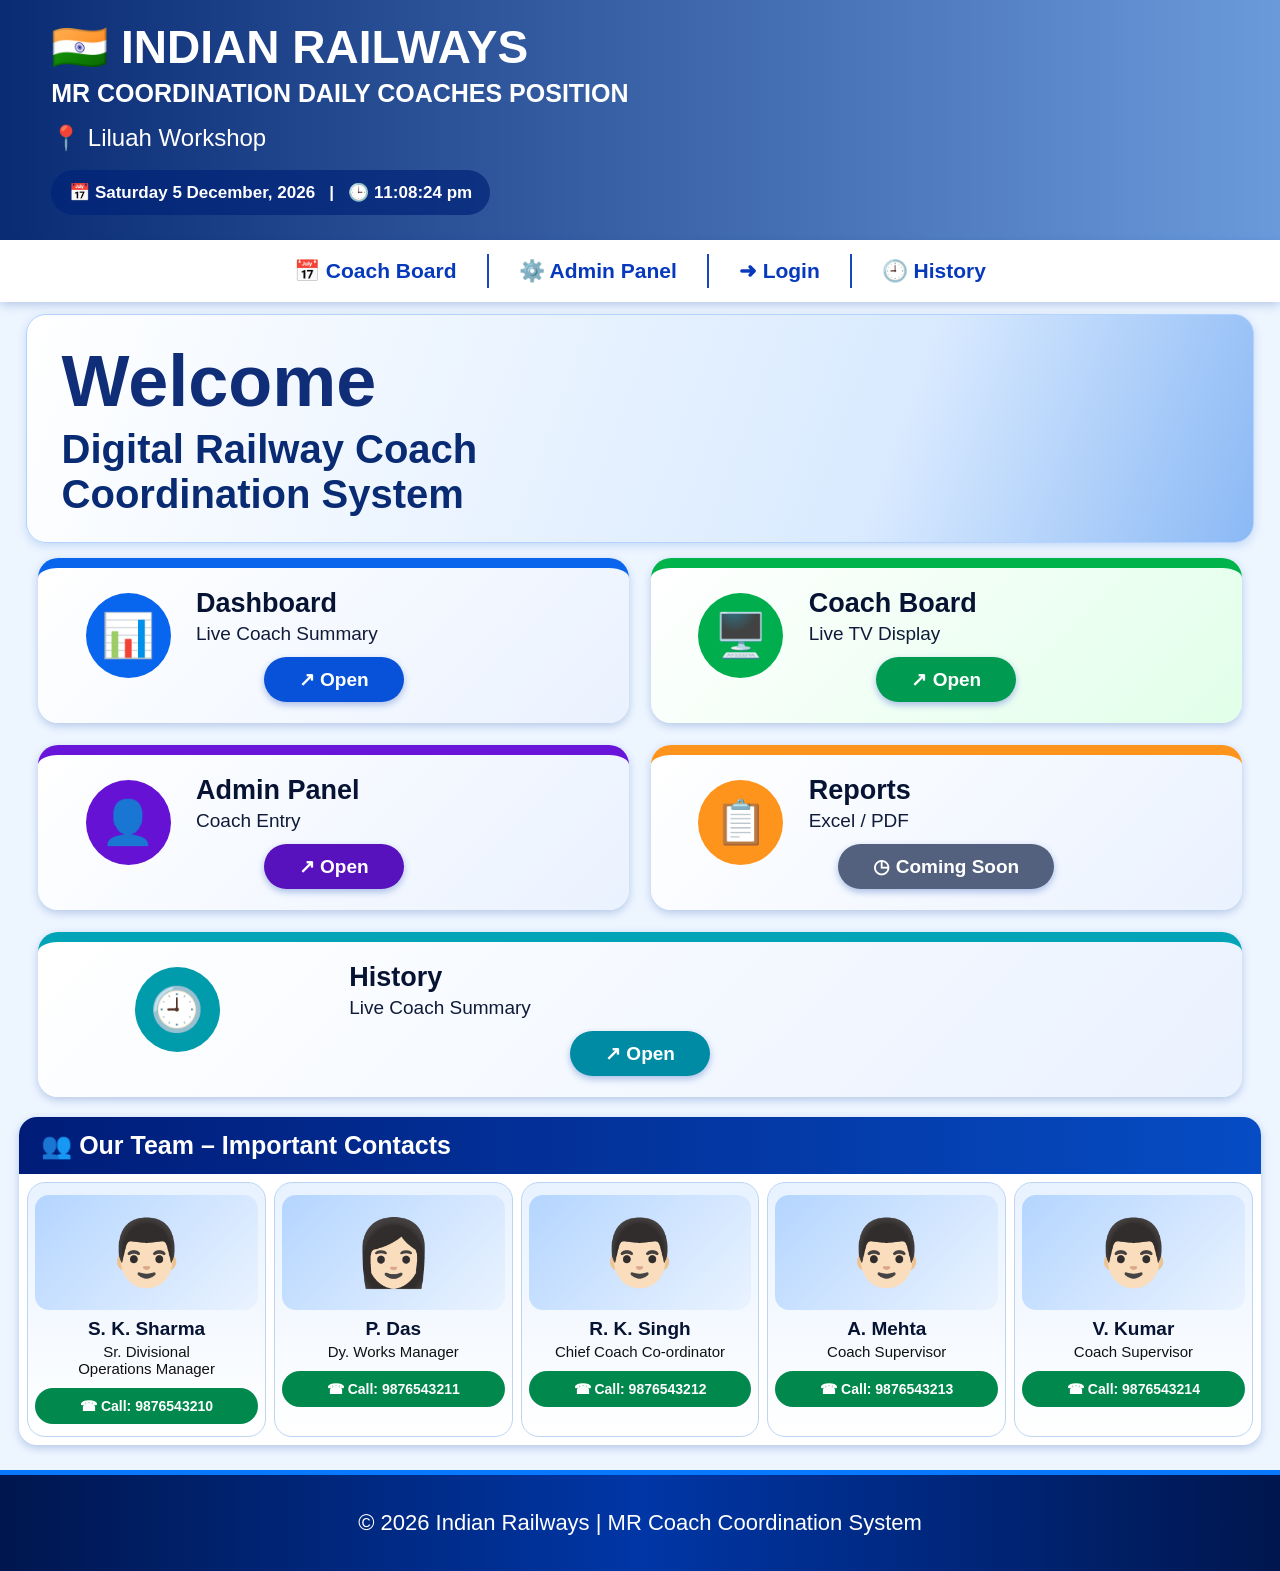
==== index.html @ baef25de "Update index.html" ====
<!DOCTYPE html>

<html lang="en">

<head>

<meta charset="UTF-8">

<meta name="viewport" content="width=device-width, initial-scale=1.0">

<title>MR COORDINATION DAILY COACHES POSITION</title>

<style>

* {

    margin: 0;

    padding: 0;

    box-sizing: border-box;

}

body {

    font-family: Arial, sans-serif;

    background: #edf5ff;

    color: #071b55;

}

/* HEADER */

.header {

    min-height: 240px;

    padding: 20px 4%;

    color: white;

    background:

    linear-gradient(90deg, rgba(0,35,110,.96),

    rgba(0,80,190,.55)),

    url("https://images.unsplash.com/photo-1474487548417-781cb71495f3")

    center/cover;

    position: relative;

}

.header h1 {

    font-size: clamp(25px, 4vw, 46px);

    font-weight: 900;

}

.header h2 {

    font-size: clamp(16px, 2.5vw, 25px);

    margin-top: 5px;

}

.header p {

    font-size: 24px;

    margin-top: 16px;

}

#dateTime {

    display: inline-block;

    margin-top: 18px;

    padding: 12px 18px;

    background: rgba(0,35,120,.7);

    border-radius: 30px;

    font-size: 17px;

    font-weight: bold;

}

/* NAVIGATION */

nav {

    display: flex;

    justify-content: center;

    align-items: center;

    flex-wrap: wrap;

    background: #fff;

    padding: 14px 5px;

    box-shadow: 0 3px 10px #b7c9e8;

    gap: 0;

}

nav a {

    text-decoration: none;

    color: #0739bd;

    font-size: 21px;

    font-weight: bold;

    padding: 5px 30px;

    border-right: 2px solid #1747bd;

}

nav a:last-child {

    border-right: none;

}

nav a:hover {

    color: #009b54;

}

/* WELCOME */

.welcome {

    margin: 12px 2%;

    min-height: 210px;

    padding: 25px 35px;

    border: 1px solid #b3d2ff;

    border-radius: 20px;

    background:

    linear-gradient(110deg, #ffffff,

    #d9eaff 70%, #8bb9f5);

    box-shadow: 0 3px 10px #c5d9f5;

}

.welcome h2 {

    font-size: clamp(40px, 7vw, 72px);

    color: #102d78;

    font-weight: 900;

}

.welcome p {

    font-size: clamp(23px, 4vw, 40px);

    font-weight: bold;

    margin-top: 5px;

    color: #092b73;

}

/* MENU */

.menu {

    display: grid;

    grid-template-columns: repeat(2, 1fr);

    gap: 22px;

    margin: 15px 3%;

}

.card {

    min-height: 165px;

    border-radius: 20px;

    padding: 20px;

    background: linear-gradient(135deg,#fff,#eaf2ff);

    box-shadow: 0 3px 8px #b6c9e8;

    border-top: 10px solid #0965ec;

    position: relative;

    overflow: hidden;

}

.card:nth-child(2) {

    border-top-color: #00b44b;

    background: linear-gradient(135deg,#fff,#e1ffe9);

}

.card:nth-child(3) {

    border-top-color: #6815d9;

}

.card:nth-child(4) {

    border-top-color: #ff941d;

}

.card:nth-child(5) {

    border-top-color: #00a4b6;

    grid-column: 1 / -1;

}

.card h3 {

    font-size: 27px;

    color: #071332;

    margin-left: 25%;

}

.card p {

    font-size: 19px;

    color: #101b39;

    margin-left: 25%;

    margin-top: 4px;

}

.card button {

    display: block;

    margin: 12px auto 0;

    padding: 11px 35px;

    border: none;

    border-radius: 30px;

    background: #0752d8;

    color: white;

    font-size: 19px;

    font-weight: bold;

    cursor: pointer;

    box-shadow: 0 3px 7px #a8bde5;

}

.card:nth-child(2) button {

    background: #009b50;

}

.card:nth-child(3) button {

    background: #5812bd;

}

.card:nth-child(4) button {

    background: #53617e;

}

.card:nth-child(5) button {

    background: #008ba4;

}

.card button:hover {

    transform: scale(1.04);

}

.card a {

    text-decoration: none;

}

/* CARD ICON */

.card::before {

    content: "📊";

    position: absolute;

    left: 8%;

    top: 25px;

    width: 85px;

    height: 85px;

    border-radius: 50%;

    background: #0865ed;

    display: flex;

    align-items: center;

    justify-content: center;

    font-size: 43px;

    text-align: center;

    line-height: 85px;

}

.card:nth-child(2)::before {

    content: "🖥️";

    background: #00ae4d;

}

.card:nth-child(3)::before {

    content: "👤";

    background: #6512d4;

}

.card:nth-child(4)::before {

    content: "📋";

    background: #ff941d;

}

.card:nth-child(5)::before {

    content: "🕘";

    background: #009cac;

}

/* TEAM */

.team {

    margin: 20px 1.5%;

    background: white;

    border-radius: 18px;

    overflow: hidden;

    box-shadow: 0 3px 9px #b5c9e8;

}

.team-title {

    background: linear-gradient(90deg,#001c78,#064cc4);

    color: white;

    padding: 14px 22px;

    font-size: 25px;

    font-weight: bold;

}

.team-list {

    display: grid;

    grid-template-columns: repeat(5,1fr);

    gap: 8px;

    padding: 8px;

}

.person {

    text-align: center;

    padding: 12px 7px;

    border: 1px solid #bdd4f5;

    border-radius: 18px;

    background: linear-gradient(#e8f2ff,#fff);

}

.person-photo {

    height: 115px;

    border-radius: 14px;

    background: linear-gradient(135deg,#b4d5ff,#eaf3ff);

    display: flex;

    align-items: center;

    justify-content: center;

    font-size: 65px;

    margin-bottom: 8px;

}

.person h3 {

    font-size: 19px;

    color: #071332;

}

.person p {

    font-size: 15px;

    margin: 3px 0;

    color: #111;

}

.person button {

    width: 100%;

    padding: 10px 3px;

    margin-top: 8px;

    background: #00884d;

    color: white;

    border: none;

    border-radius: 20px;

    font-weight: bold;

    font-size: 14px;

    cursor: pointer;

}

/* FOOTER */

footer {

    margin-top: 25px;

    padding: 35px 10px;

    text-align: center;

    color: white;

    font-size: 22px;

    background: linear-gradient(90deg,#00164e,#0036a6,#00164e);

    border-top: 5px solid #0878ff;

}

/* MOBILE */

@media(max-width:700px) {

    .header {

        min-height: 190px;

        padding: 18px;

    }

    .header p {

        font-size: 19px;

    }

    #dateTime {

        font-size: 13px;

        padding: 10px;

    }

    nav a {

        font-size: 14px;

        padding: 8px 10px;

    }

    .welcome {

        min-height: 150px;

        padding: 20px;

    }

    .menu {

        grid-template-columns: 1fr;

        gap: 14px;

    }

    .card {

        min-height: 145px;

    }

    .card:nth-child(5) {

        grid-column: auto;

    }

    .card h3 {

        font-size: 22px;

    }

    .card p {

        font-size: 16px;

    }

    .card::before {

        width: 65px;

        height: 65px;

        font-size: 32px;

        line-height: 65px;

    }

    .team-list {

        grid-template-columns: repeat(2,1fr);

    }

    .person-photo {

        height: 100px;

    }

    .team-title {

        font-size: 18px;

    }

    footer {

        font-size: 15px;

    }

}

</style>

</head>

<body>

<!-- HEADER -->

<header class="header">

    <h1>🇮🇳 INDIAN RAILWAYS</h1>

    <h2>MR COORDINATION DAILY COACHES POSITION</h2>

    <p>📍 Liluah Workshop</p>

    <div id="dateTime"></div>

</header>

<!-- NAVIGATION -->

<nav>

    <a href="board.html">📅 Coach Board</a>

    <a href="admin.html">⚙️ Admin Panel</a>

    <a href="login.html">➜ Login</a>

    <a href="history.html">🕘 History</a>

</nav>

<!-- WELCOME -->

<section class="welcome">

    <h2>Welcome</h2>

    <p>

        Digital Railway Coach<br>

        Coordination System

    </p>

</section>

<!-- MENU -->

<section class="menu">

    <div class="card">

        <h3>Dashboard</h3>

        <p>Live Coach Summary</p>

        <a href="dashboard.html">

            <button>↗ Open</button>

        </a>

    </div>

    <div class="card">

        <h3>Coach Board</h3>

        <p>Live TV Display</p>

        <a href="board.html">

            <button>↗ Open</button>

        </a>

    </div>

    <div class="card">

        <h3>Admin Panel</h3>

        <p>Coach Entry</p>

        <a href="admin.html">

            <button>↗ Open</button>

        </a>

    </div>

    <div class="card">

        <h3>Reports</h3>

        <p>Excel / PDF</p>

        <button disabled>◷ Coming Soon</button>

    </div>

    <div class="card">

        <h3>History</h3>

        <p>Live Coach Summary</p>

        <a href="history.html">

            <button>↗ Open</button>

        </a>

    </div>

</section>

<!-- TEAM -->

<section class="team">

    <div class="team-title">

        👥 Our Team – Important Contacts

    </div>

    <div class="team-list">

        <div class="person">

            <div class="person-photo">👨🏻</div>

            <h3>S. K. Sharma</h3>

            <p>Sr. Divisional<br>Operations Manager</p>

            <a href="tel:9876543210">

                <button>☎ Call: 9876543210</button>

            </a>

        </div>

        <div class="person">

            <div class="person-photo">👩🏻</div>

            <h3>P. Das</h3>

            <p>Dy. Works Manager</p>

            <a href="tel:9876543211">

                <button>☎ Call: 9876543211</button>

            </a>

        </div>

        <div class="person">

            <div class="person-photo">👨🏻</div>

            <h3>R. K. Singh</h3>

            <p>Chief Coach Co-ordinator</p>

            <a href="tel:9876543212">

                <button>☎ Call: 9876543212</button>

            </a>

        </div>

        <div class="person">

            <div class="person-photo">👨🏻</div>

            <h3>A. Mehta</h3>

            <p>Coach Supervisor</p>

            <a href="tel:9876543213">

                <button>☎ Call: 9876543213</button>

            </a>

        </div>

        <div class="person">

            <div class="person-photo">👨🏻</div>

            <h3>V. Kumar</h3>

            <p>Coach Supervisor</p>

            <a href="tel:9876543214">

                <button>☎ Call: 9876543214</button>

            </a>

        </div>

    </div>

</section>

<!-- FOOTER -->

<footer>

    © 2026 Indian Railways |

    MR Coach Coordination System

</footer>

<!-- DATE TIME -->

<script>

function updateDateTime() {

    const now = new Date();

    const date = now.toLocaleDateString(

        'en-IN',

        {

            weekday: 'long',

            day: 'numeric',

            month: 'long',

            year: 'numeric'

        }

    );

    const time = now.toLocaleTimeString(

        'en-IN',

        {

            hour: '2-digit',

            minute: '2-digit',

            second: '2-digit',

            hour12: true

        }

    );

    document.getElementById("dateTime").innerHTML =

        "📅 " + date + " &nbsp; | &nbsp; 🕒 " + time;

}

updateDateTime();

setInterval(updateDateTime, 1000);

</script>

</body>

</html>
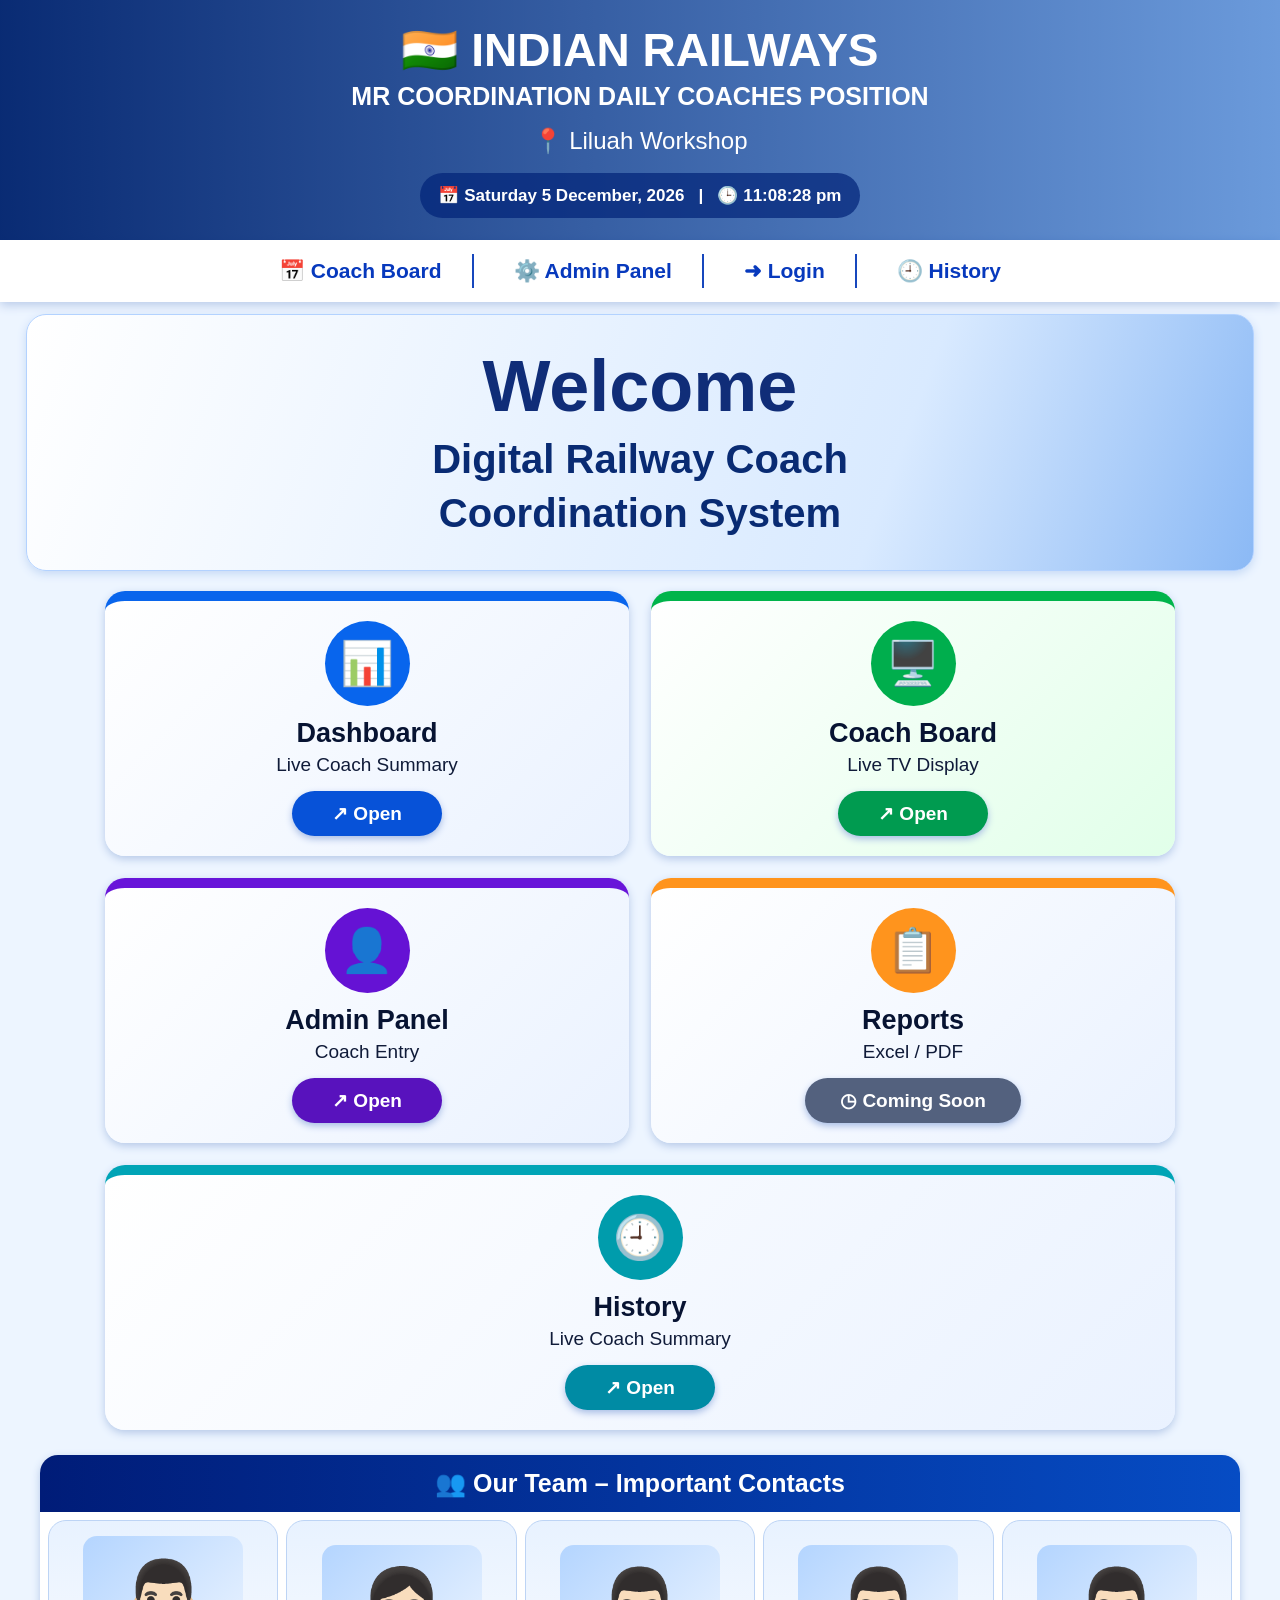
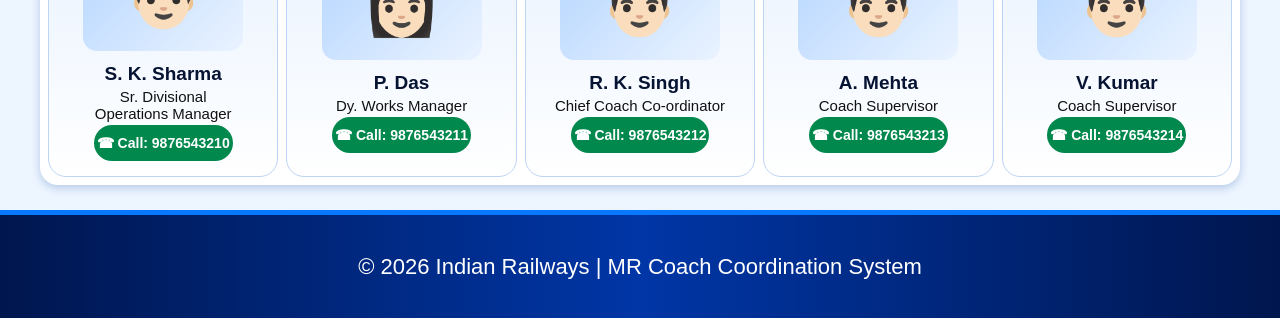
==== commit 8c0ef103: "Update index.html" ====
--- a/index.html
+++ b/index.html
@@ -658,6 +658,208 @@
 
 }
 
+/* =====================================
+   PREMIUM CENTER DESIGN
+   MR COORDINATION HOMEPAGE
+===================================== */
+
+/* HEADER CENTER */
+
+.header {
+    text-align: center;
+    display: flex;
+    flex-direction: column;
+    align-items: center;
+    justify-content: center;
+}
+
+.header h1,
+.header h2,
+.header p {
+    text-align: center;
+}
+
+/* NAVIGATION CENTER */
+
+nav {
+    justify-content: center;
+    align-items: center;
+    text-align: center;
+    gap: 10px;
+}
+
+nav a {
+    text-align: center;
+}
+
+/* WELCOME CENTER */
+
+.welcome {
+    display: flex;
+    flex-direction: column;
+    justify-content: center;
+    align-items: center;
+    text-align: center;
+    padding: 30px 15px;
+}
+
+.welcome h2 {
+    text-align: center;
+}
+
+.welcome p {
+    text-align: center;
+    line-height: 1.35;
+}
+
+/* MENU CARDS CENTER */
+
+.menu {
+    max-width: 1100px;
+    margin: 20px auto;
+    padding: 0 15px;
+    justify-content: center;
+}
+
+.card {
+    display: flex;
+    flex-direction: column;
+    justify-content: center;
+    align-items: center;
+    text-align: center;
+    min-height: 220px;
+    padding: 20px;
+    transition: 0.3s ease;
+}
+
+.card:hover {
+    transform: translateY(-5px);
+    box-shadow: 0 8px 20px #a9c4ec;
+}
+
+.card::before {
+    position: static;
+    display: block;
+    flex-shrink: 0;
+    margin: 0 auto 12px;
+}
+
+.card h3,
+.card p {
+    margin: 0;
+    text-align: center;
+}
+
+.card p {
+    margin-top: 5px;
+}
+
+.card button {
+    margin: 15px auto 0;
+    min-width: 150px;
+}
+
+/* HISTORY CARD CENTER */
+
+.card:nth-child(5) {
+    grid-column: 1 / -1;
+}
+
+/* TEAM SECTION CENTER */
+
+.team {
+    max-width: 1200px;
+    margin: 25px auto;
+}
+
+.team-title {
+    text-align: center;
+}
+
+.team-list {
+    justify-content: center;
+    align-items: stretch;
+}
+
+.person {
+    display: flex;
+    flex-direction: column;
+    justify-content: center;
+    align-items: center;
+    text-align: center;
+    padding: 15px 8px;
+}
+
+.person-photo {
+    width: 100%;
+    max-width: 160px;
+    margin: 0 auto 12px;
+}
+
+.person h3,
+.person p {
+    text-align: center;
+}
+
+.person button {
+    margin-top: auto;
+}
+
+/* FOOTER CENTER */
+
+footer {
+    display: flex;
+    justify-content: center;
+    align-items: center;
+    text-align: center;
+    line-height: 1.5;
+}
+
+/* MOBILE CENTER */
+
+@media(max-width:700px) {
+
+    .header {
+        text-align: center;
+    }
+
+    nav {
+        gap: 5px;
+    }
+
+    nav a {
+        padding: 8px;
+        border: none;
+        font-size: 14px;
+    }
+
+    .menu {
+        grid-template-columns: 1fr;
+        padding: 0 12px;
+    }
+
+    .card {
+        min-height: 190px;
+    }
+
+    .card:nth-child(5) {
+        grid-column: auto;
+    }
+
+    .team-list {
+        grid-template-columns: repeat(2,1fr);
+    }
+
+    .person {
+        min-width: 0;
+    }
+
+    .person button {
+        font-size: 12px;
+    }
+}
+
+
 </style>
 
 </head>
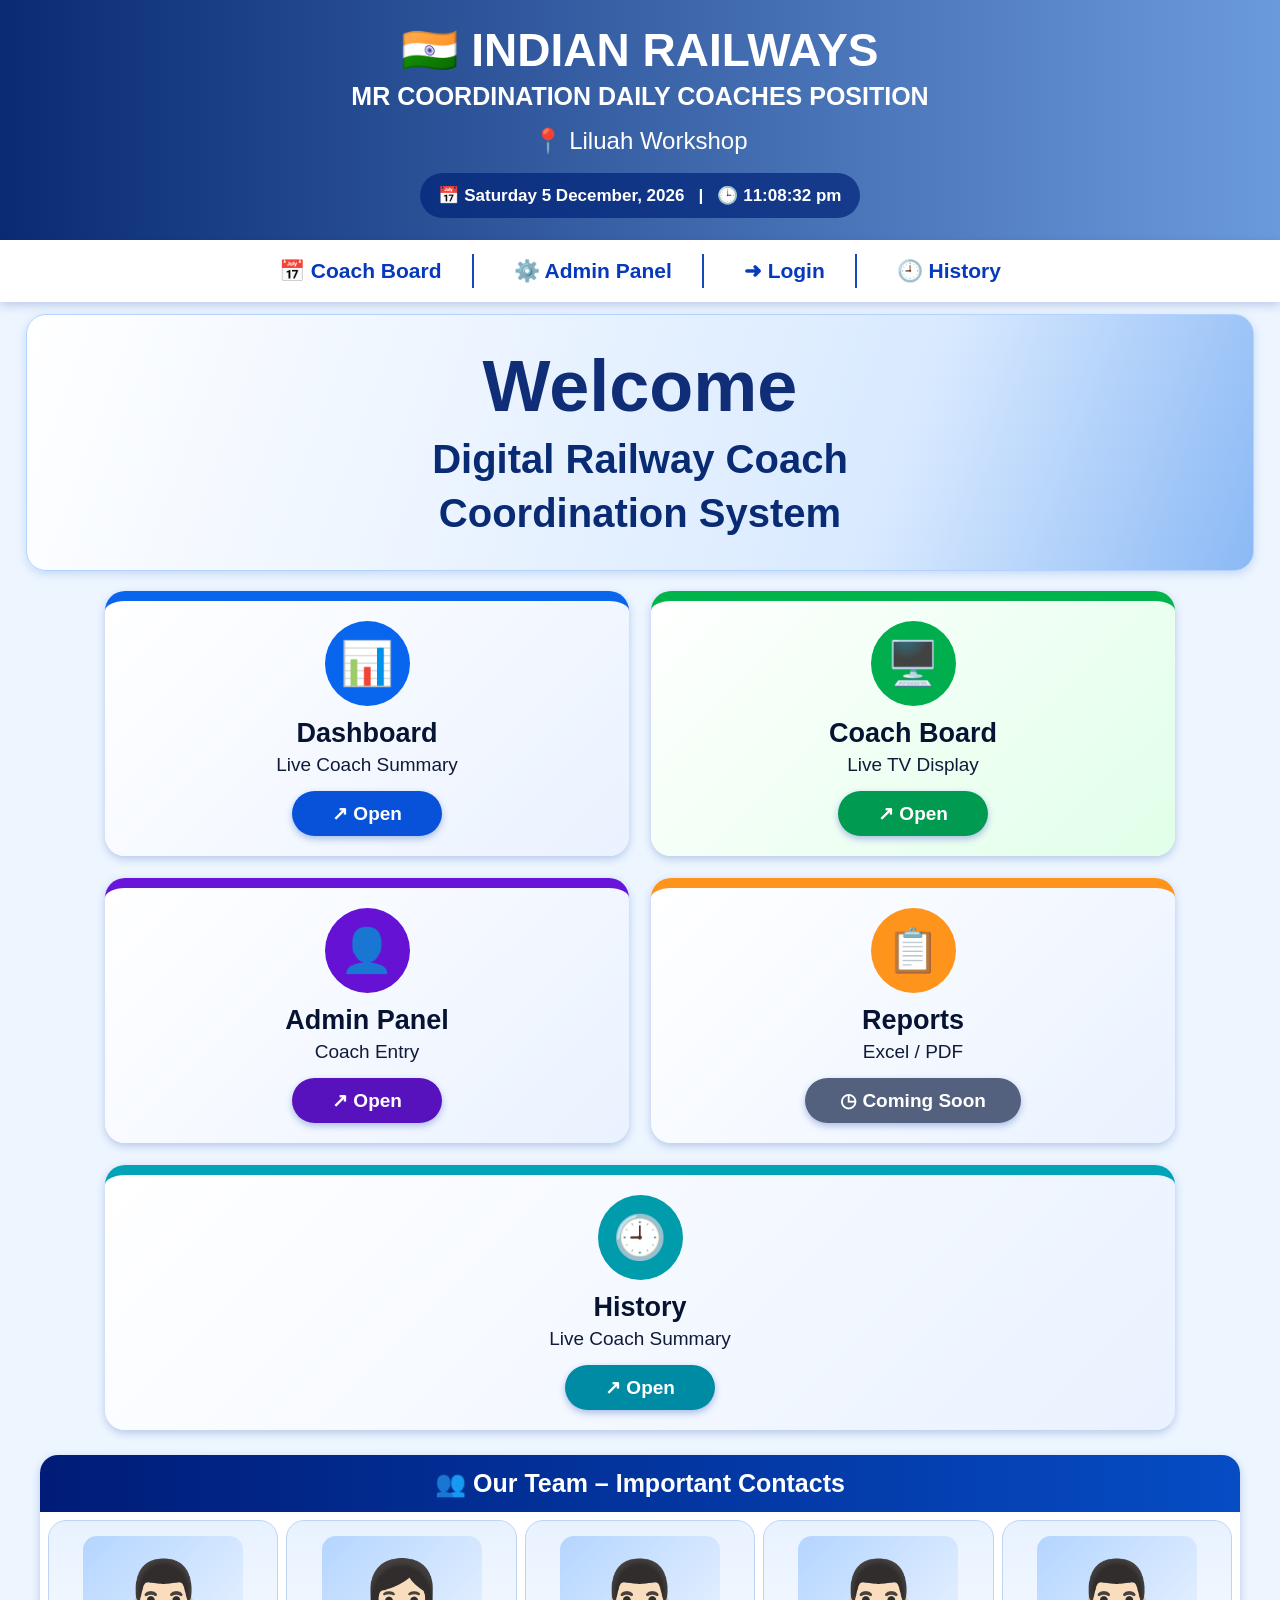
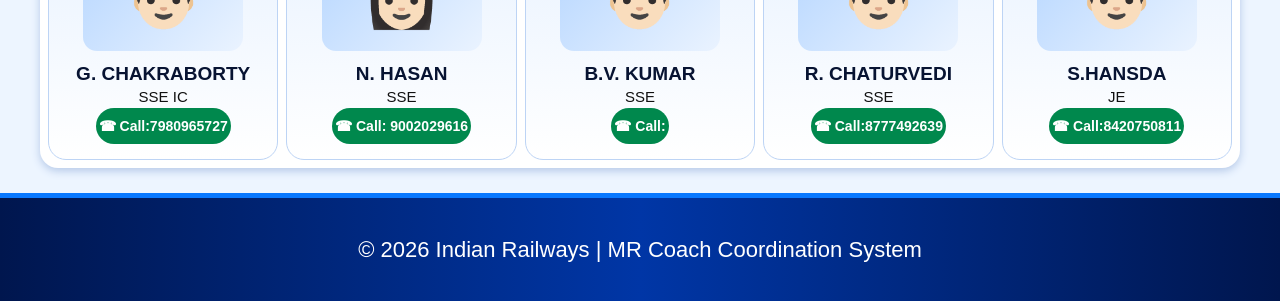
==== commit 54df27b6: "Update index.html" ====
--- a/index.html
+++ b/index.html
@@ -998,13 +998,13 @@
 
             <div class="person-photo">👨🏻</div>
 
-            <h3>S. K. Sharma</h3>
-
-            <p>Sr. Divisional<br>Operations Manager</p>
-
-            <a href="tel:9876543210">
-
-                <button>☎ Call: 9876543210</button>
+            <h3>G. CHAKRABORTY</h3>
+
+            <p>SSE IC</p>
+
+            <a href="tel:7980965727">
+
+                <button>☎ Call:7980965727 </button>
 
             </a>
 
@@ -1014,13 +1014,13 @@
 
             <div class="person-photo">👩🏻</div>
 
-            <h3>P. Das</h3>
-
-            <p>Dy. Works Manager</p>
-
-            <a href="tel:9876543211">
-
-                <button>☎ Call: 9876543211</button>
+            <h3>N. HASAN</h3>
+
+            <p>SSE</p>
+
+            <a href="tel:9002029616">
+
+                <button>☎ Call: 9002029616 </button>
 
             </a>
 
@@ -1030,13 +1030,13 @@
 
             <div class="person-photo">👨🏻</div>
 
-            <h3>R. K. Singh</h3>
-
-            <p>Chief Coach Co-ordinator</p>
-
-            <a href="tel:9876543212">
-
-                <button>☎ Call: 9876543212</button>
+            <h3>B.V. KUMAR</h3>
+
+            <p>SSE</p>
+
+            <a href="tel:">
+
+                <button>☎ Call: </button>
 
             </a>
 
@@ -1046,13 +1046,13 @@
 
             <div class="person-photo">👨🏻</div>
 
-            <h3>A. Mehta</h3>
-
-            <p>Coach Supervisor</p>
-
-            <a href="tel:9876543213">
-
-                <button>☎ Call: 9876543213</button>
+            <h3>R. CHATURVEDI</h3>
+
+            <p>SSE</p>
+
+            <a href="tel:8777492639">
+
+                <button>☎ Call:8777492639</button>
 
             </a>
 
@@ -1062,13 +1062,13 @@
 
             <div class="person-photo">👨🏻</div>
 
-            <h3>V. Kumar</h3>
-
-            <p>Coach Supervisor</p>
-
-            <a href="tel:9876543214">
-
-                <button>☎ Call: 9876543214</button>
+            <h3>S.HANSDA</h3>
+
+            <p>JE</p>
+
+            <a href="tel:8420750811">
+
+                <button>☎ Call:8420750811</button>
 
             </a>
 
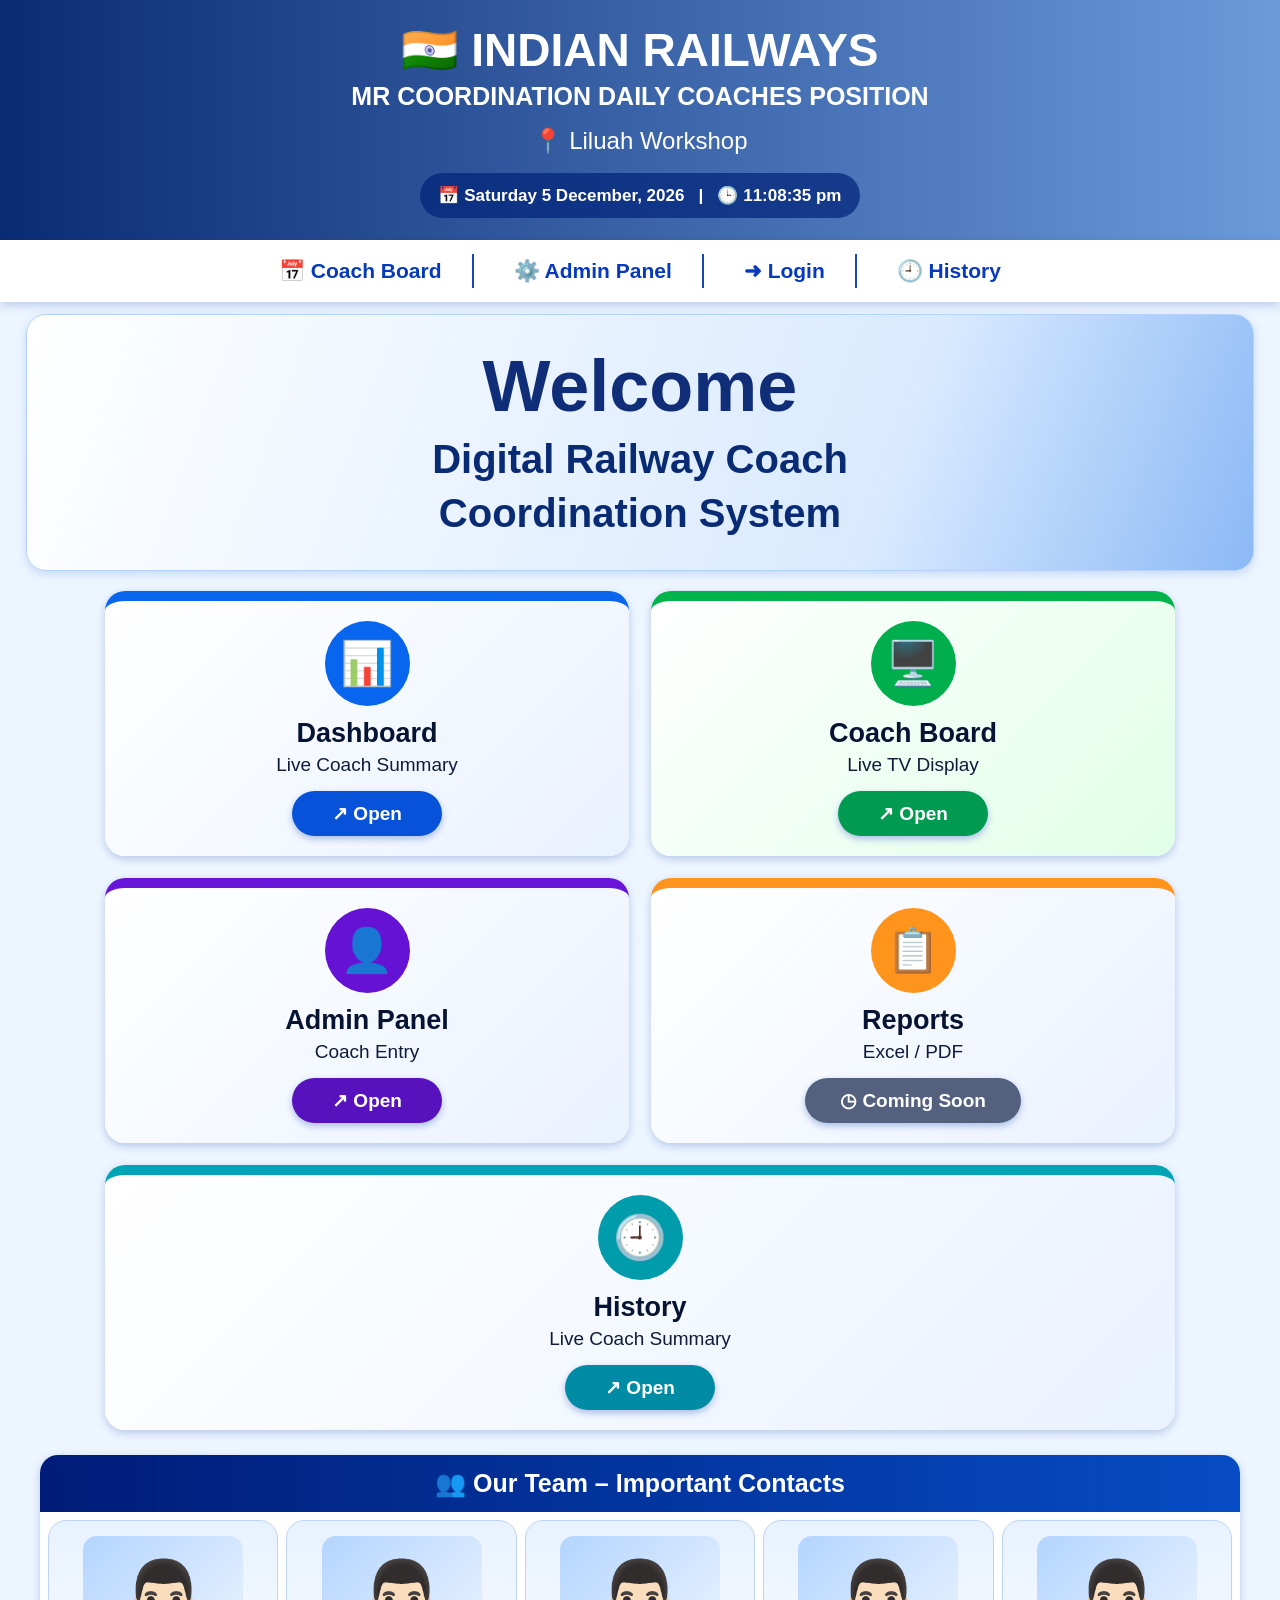
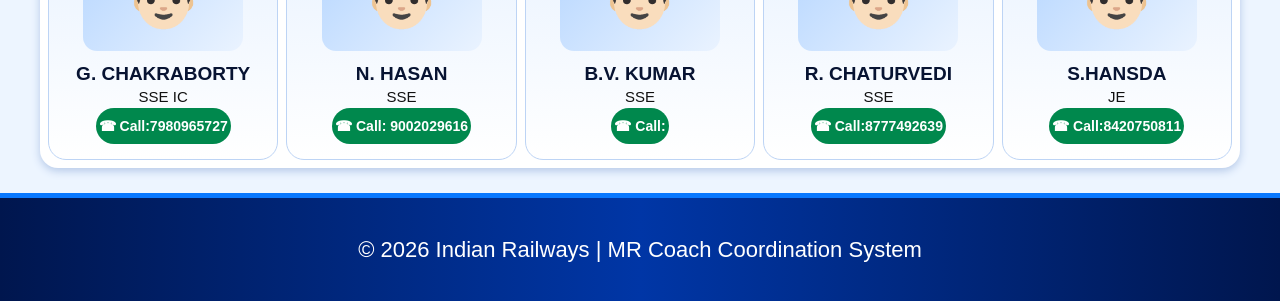
==== commit 6034293a: "Update index.html" ====
--- a/index.html
+++ b/index.html
@@ -1012,7 +1012,7 @@
 
         <div class="person">
 
-            <div class="person-photo">👩🏻</div>
+            <div class="person-photo">👨🏻</div>
 
             <h3>N. HASAN</h3>
 
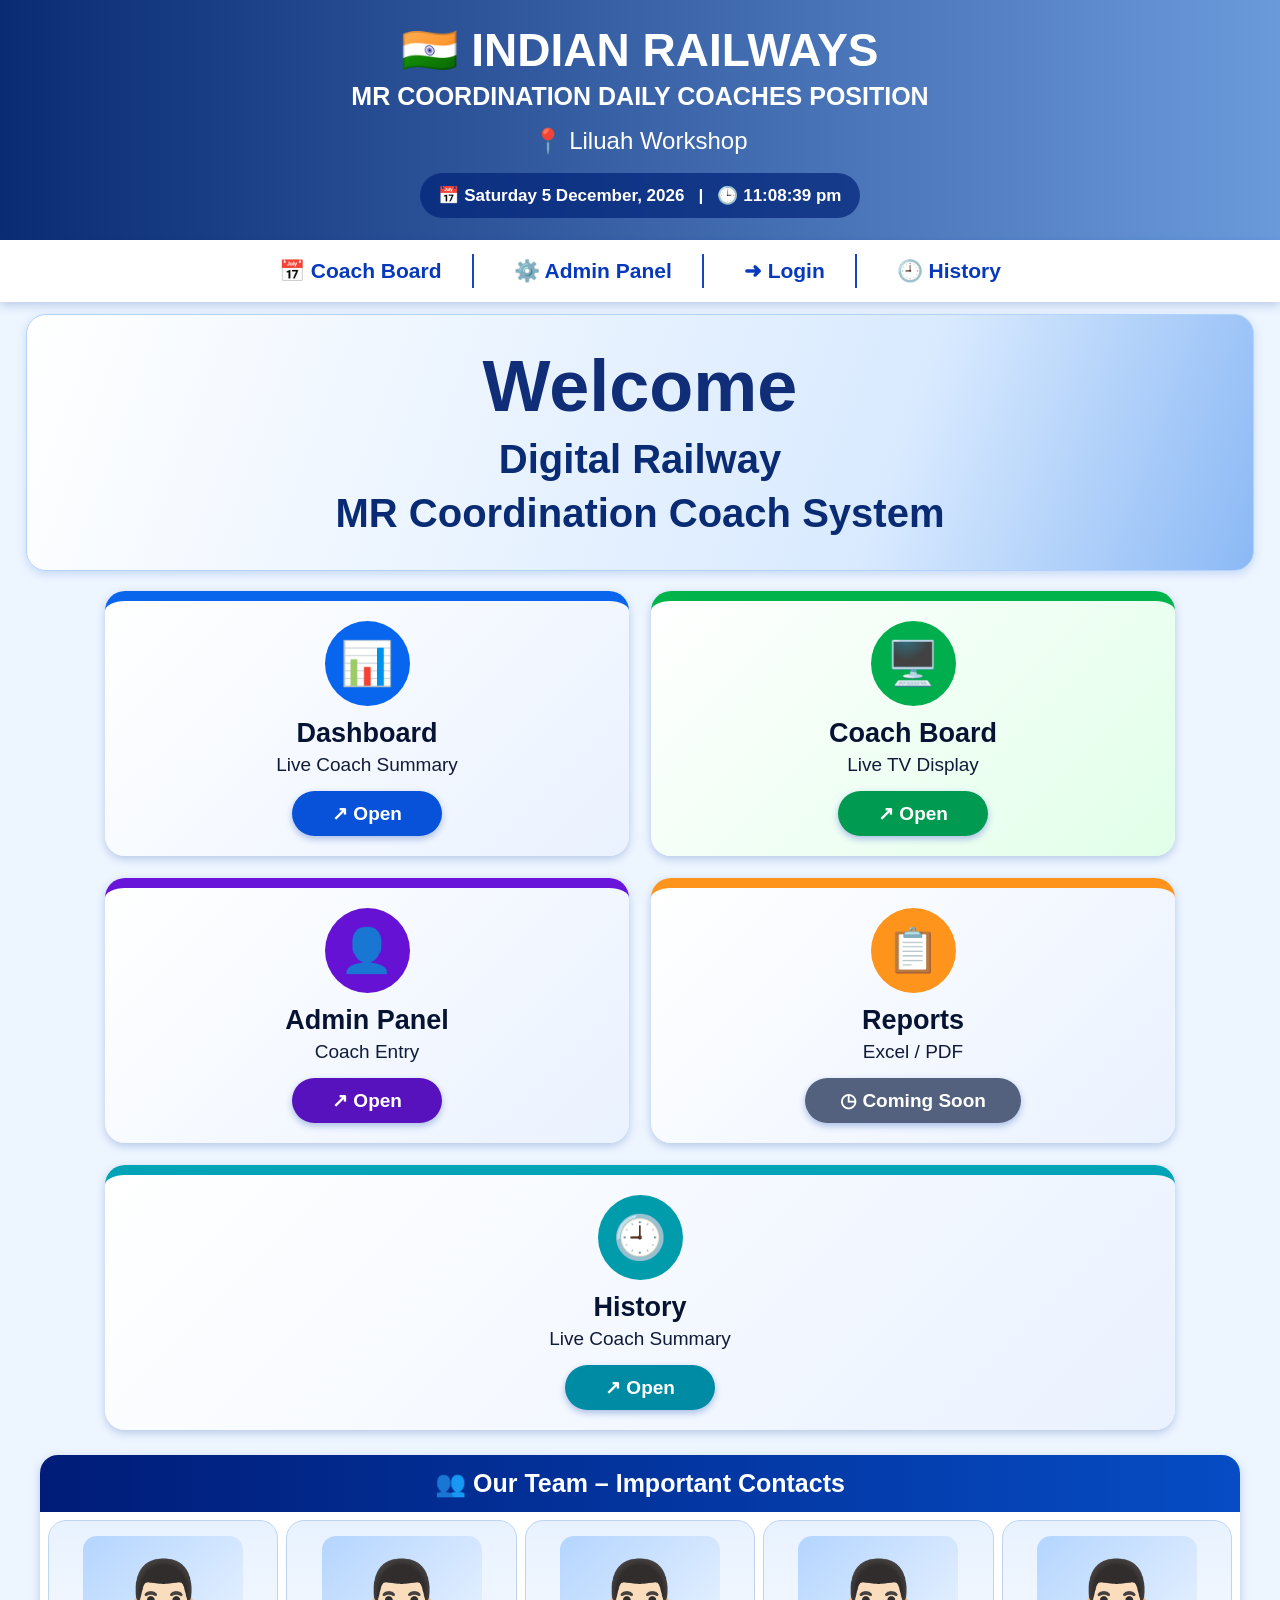
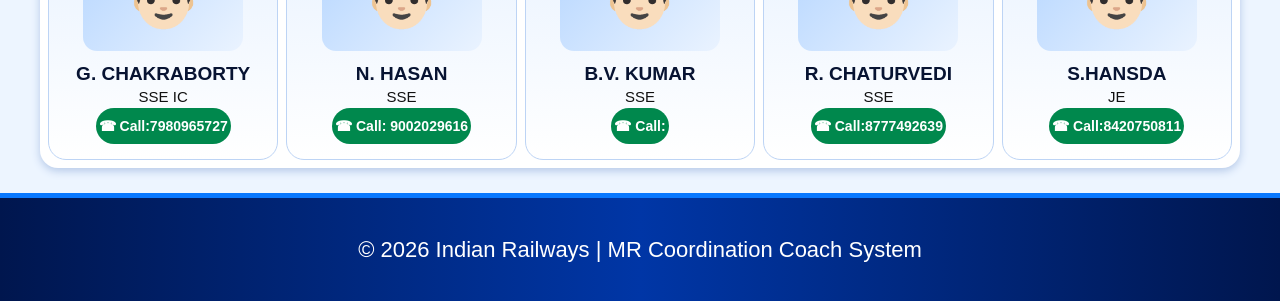
==== commit ff198438: "Update index.html" ====
--- a/index.html
+++ b/index.html
@@ -902,9 +902,9 @@
 
     <p>
 
-        Digital Railway Coach<br>
-
-        Coordination System
+        Digital Railway <br>
+
+        MR Coordination Coach System
 
     </p>
 
@@ -1084,7 +1084,7 @@
 
     © 2026 Indian Railways |
 
-    MR Coach Coordination System
+    MR Coordination Coach System
 
 </footer>
 
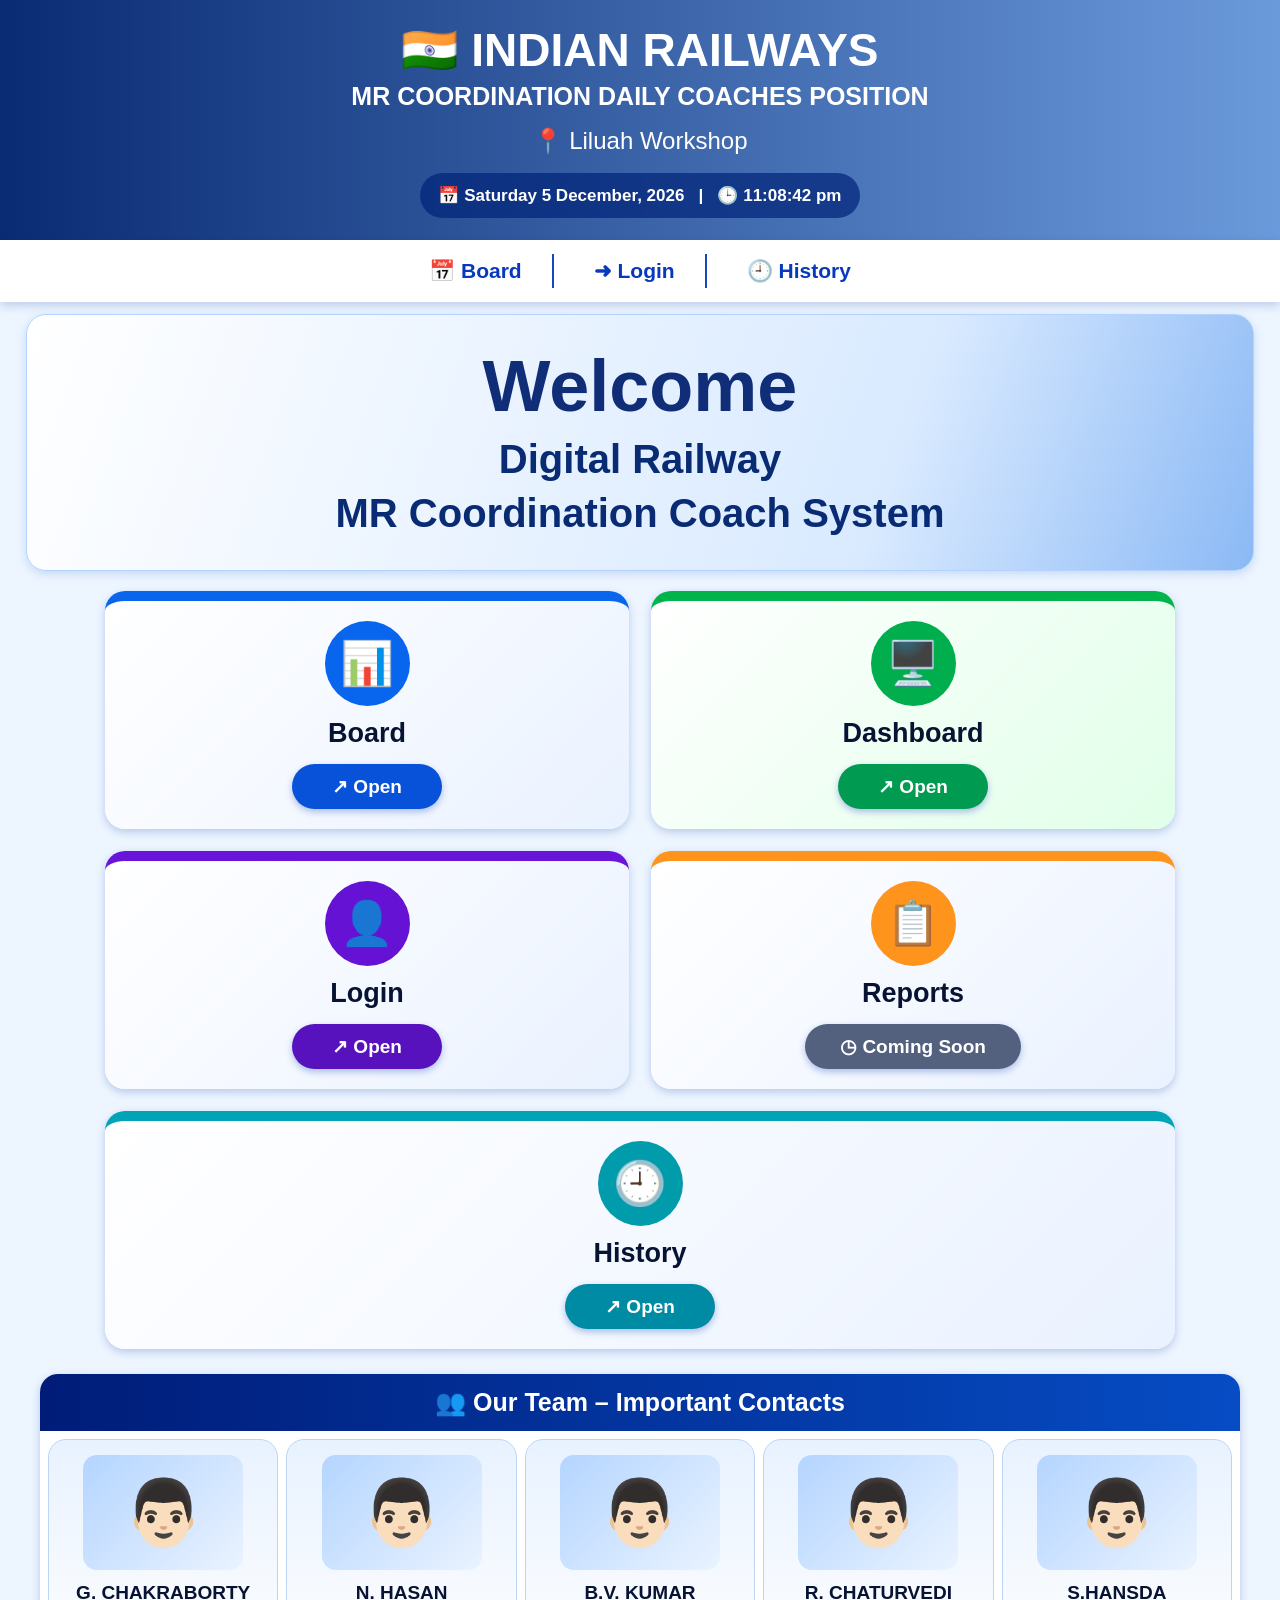
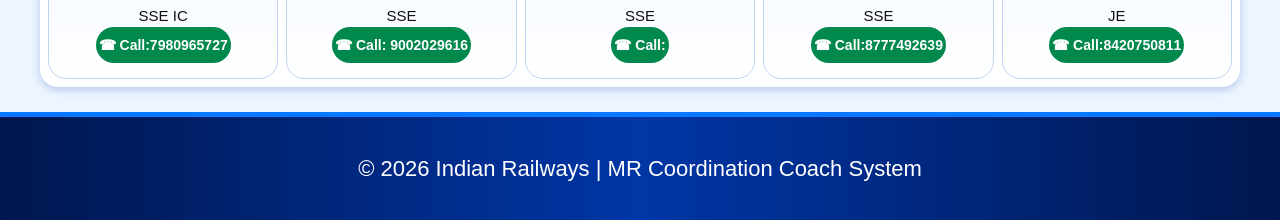
==== commit fcbd7882: "Update index.html" ====
--- a/index.html
+++ b/index.html
@@ -884,13 +884,10 @@
 
 <nav>
 
-    <a href="board.html">📅 Coach Board</a>
-
-    <a href="admin.html">⚙️ Admin Panel</a>
-
-    <a href="login.html">➜ Login</a>
-
-    <a href="history.html">🕘 History</a>
+    <a href="board.html">📅 Board</a>
+
+    <a href="admin.html">➜ Login</a>
+     <a href="history.html">🕘 History</a>
 
 </nav>
 
@@ -913,13 +910,22 @@
 <!-- MENU -->
 
 <section class="menu">
-
+ <div class="card">
+
+        <h3>Board</h3>
+
+
+        <a href="board.html">
+
+            <button>↗ Open</button>
+
+        </a>
+
+    </div>
     <div class="card">
 
         <h3>Dashboard</h3>
 
-        <p>Live Coach Summary</p>
-
         <a href="dashboard.html">
 
             <button>↗ Open</button>
@@ -928,13 +934,15 @@
 
     </div>
 
+   
+
     <div class="card">
 
-        <h3>Coach Board</h3>
-
-        <p>Live TV Display</p>
-
-        <a href="board.html">
+        <h3>Login</h3>
+
+       
+
+        <a href="admin.html">
 
             <button>↗ Open</button>
 
@@ -944,11 +952,21 @@
 
     <div class="card">
 
-        <h3>Admin Panel</h3>
-
-        <p>Coach Entry</p>
-
-        <a href="admin.html">
+        <h3>Reports</h3>
+
+       
+
+        <button disabled>◷ Coming Soon</button>
+
+    </div>
+
+    <div class="card">
+
+        <h3>History</h3>
+
+       
+
+        <a href="history.html">
 
             <button>↗ Open</button>
 
@@ -956,128 +974,104 @@
 
     </div>
 
-    <div class="card">
-
-        <h3>Reports</h3>
-
-        <p>Excel / PDF</p>
-
-        <button disabled>◷ Coming Soon</button>
+</section>
+
+<!-- TEAM -->
+
+<section class="team">
+
+    <div class="team-title">
+
+        👥 Our Team – Important Contacts
 
     </div>
 
-    <div class="card">
-
-        <h3>History</h3>
-
-        <p>Live Coach Summary</p>
-
-        <a href="history.html">
-
-            <button>↗ Open</button>
-
-        </a>
+    <div class="team-list">
+
+        <div class="person">
+
+            <div class="person-photo">👨🏻</div>
+
+            <h3>G. CHAKRABORTY</h3>
+
+            <p>SSE IC</p>
+
+            <a href="tel:7980965727">
+
+                <button>☎ Call:7980965727 </button>
+
+            </a>
+
+        </div>
+
+        <div class="person">
+
+            <div class="person-photo">👨🏻</div>
+
+            <h3>N. HASAN</h3>
+
+            <p>SSE</p>
+
+            <a href="tel:9002029616">
+
+                <button>☎ Call: 9002029616 </button>
+
+            </a>
+
+        </div>
+
+        <div class="person">
+
+            <div class="person-photo">👨🏻</div>
+
+            <h3>B.V. KUMAR</h3>
+
+            <p>SSE</p>
+
+            <a href="tel:">
+
+                <button>☎ Call: </button>
+
+            </a>
+
+        </div>
+
+        <div class="person">
+
+            <div class="person-photo">👨🏻</div>
+
+            <h3>R. CHATURVEDI</h3>
+
+            <p>SSE</p>
+
+            <a href="tel:8777492639">
+
+                <button>☎ Call:8777492639</button>
+
+            </a>
+
+        </div>
+
+        <div class="person">
+
+            <div class="person-photo">👨🏻</div>
+
+            <h3>S.HANSDA</h3>
+
+            <p>JE</p>
+
+            <a href="tel:8420750811">
+
+                <button>☎ Call:8420750811</button>
+
+            </a>
+
+        </div>
 
     </div>
 
 </section>
 
-<!-- TEAM -->
-
-<section class="team">
-
-    <div class="team-title">
-
-        👥 Our Team – Important Contacts
-
-    </div>
-
-    <div class="team-list">
-
-        <div class="person">
-
-            <div class="person-photo">👨🏻</div>
-
-            <h3>G. CHAKRABORTY</h3>
-
-            <p>SSE IC</p>
-
-            <a href="tel:7980965727">
-
-                <button>☎ Call:7980965727 </button>
-
-            </a>
-
-        </div>
-
-        <div class="person">
-
-            <div class="person-photo">👨🏻</div>
-
-            <h3>N. HASAN</h3>
-
-            <p>SSE</p>
-
-            <a href="tel:9002029616">
-
-                <button>☎ Call: 9002029616 </button>
-
-            </a>
-
-        </div>
-
-        <div class="person">
-
-            <div class="person-photo">👨🏻</div>
-
-            <h3>B.V. KUMAR</h3>
-
-            <p>SSE</p>
-
-            <a href="tel:">
-
-                <button>☎ Call: </button>
-
-            </a>
-
-        </div>
-
-        <div class="person">
-
-            <div class="person-photo">👨🏻</div>
-
-            <h3>R. CHATURVEDI</h3>
-
-            <p>SSE</p>
-
-            <a href="tel:8777492639">
-
-                <button>☎ Call:8777492639</button>
-
-            </a>
-
-        </div>
-
-        <div class="person">
-
-            <div class="person-photo">👨🏻</div>
-
-            <h3>S.HANSDA</h3>
-
-            <p>JE</p>
-
-            <a href="tel:8420750811">
-
-                <button>☎ Call:8420750811</button>
-
-            </a>
-
-        </div>
-
-    </div>
-
-</section>
-
 <!-- FOOTER -->
 
 <footer>
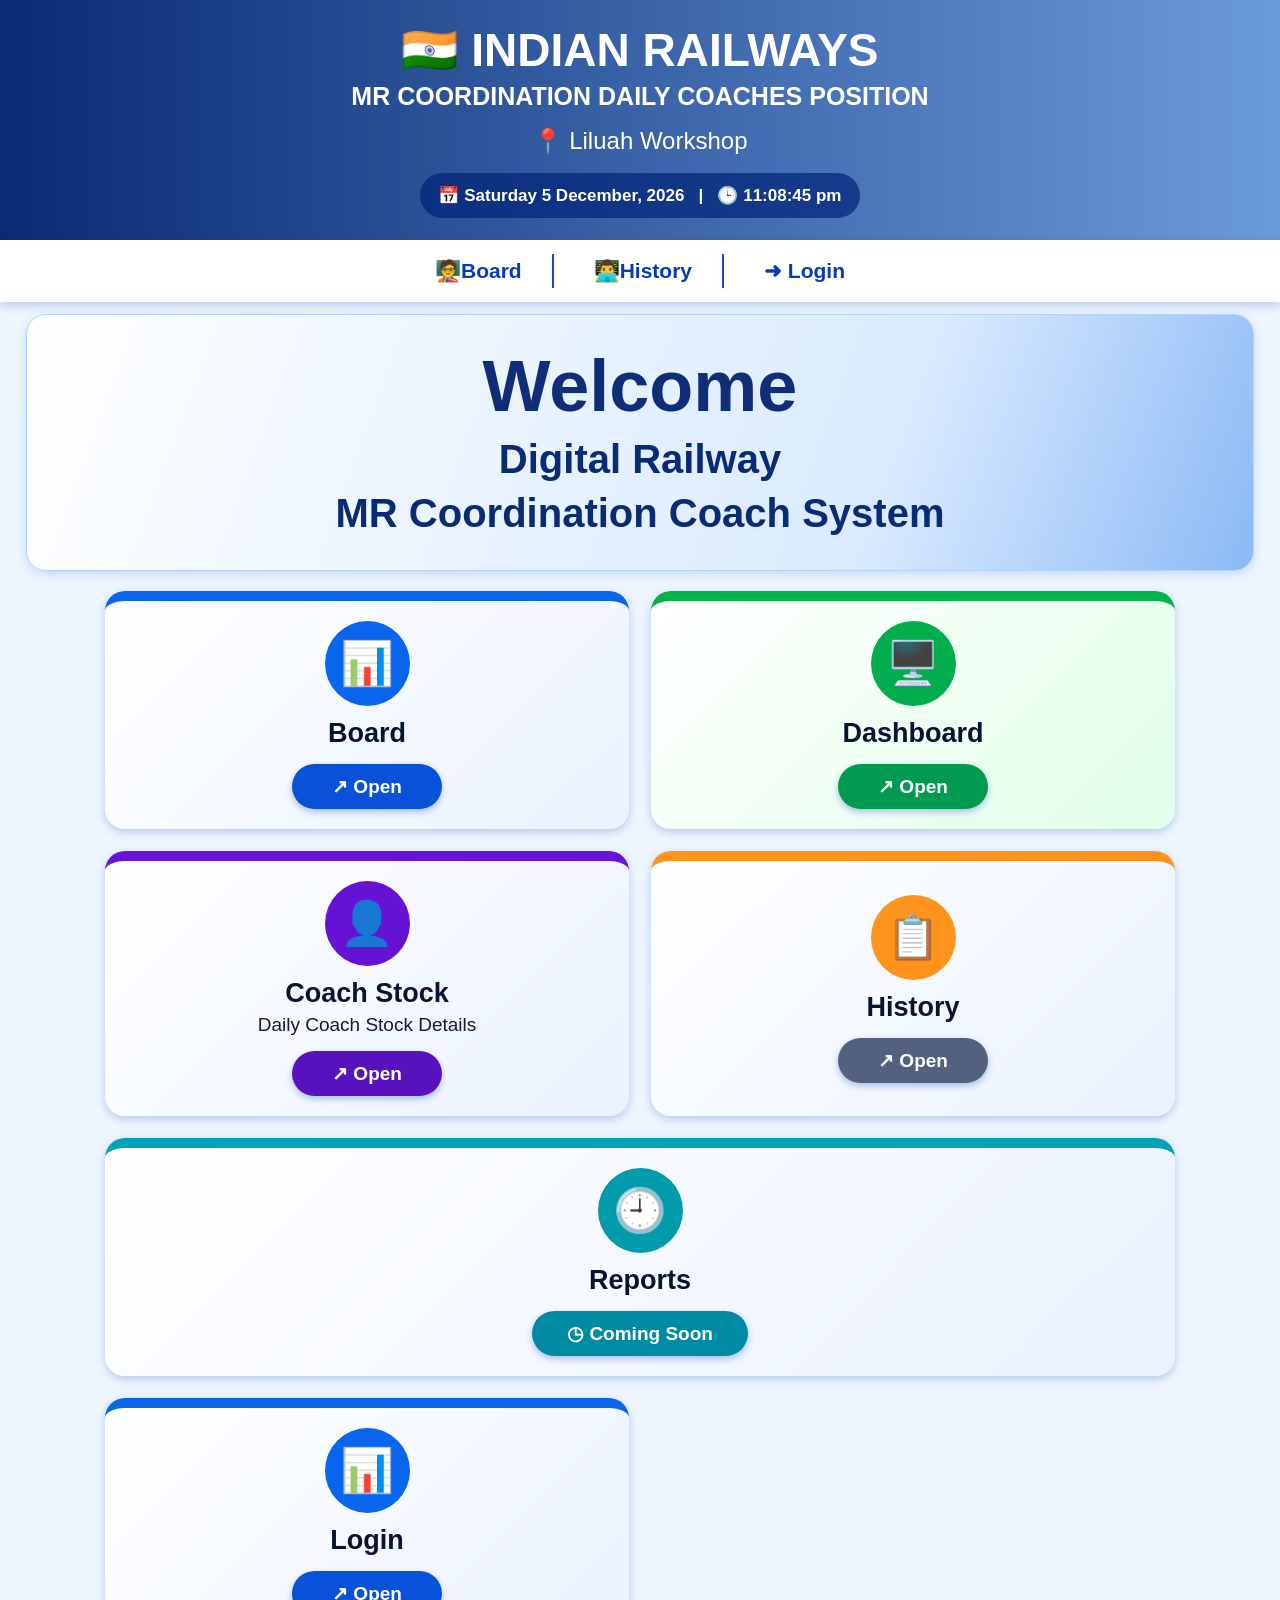
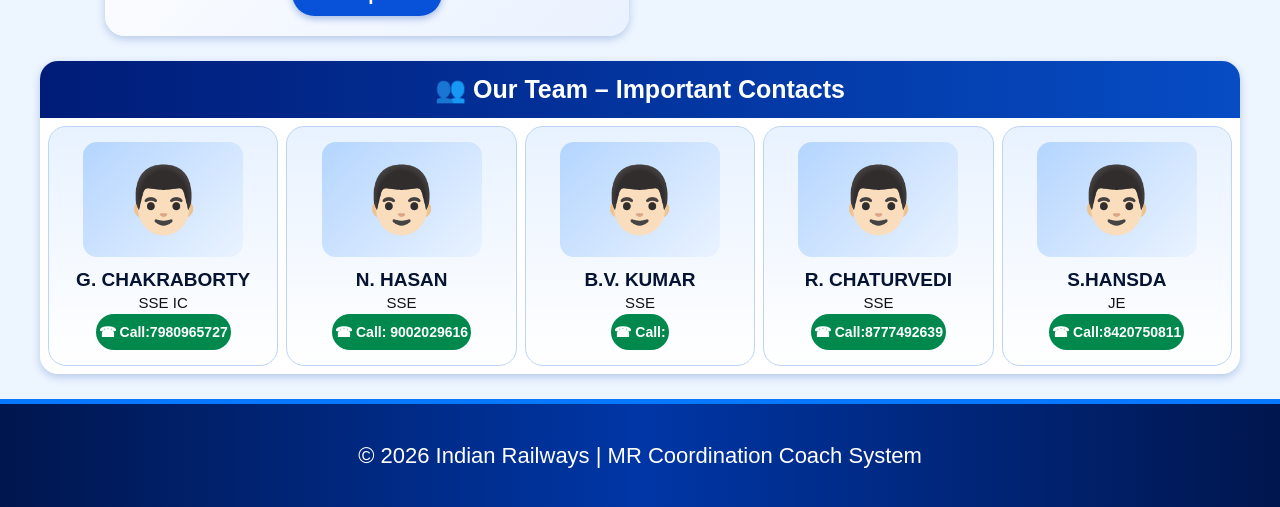
==== commit d665357d: "Update index.html" ====
--- a/index.html
+++ b/index.html
@@ -884,10 +884,10 @@
 
 <nav>
 
-    <a href="board.html">📅 Board</a>
-
+    <a href="board.html">🧑‍🏫Board</a>
+<a href="history.html">👨‍💻History</a>
     <a href="admin.html">➜ Login</a>
-     <a href="history.html">🕘 History</a>
+     
 
 </nav>
 
@@ -933,7 +933,40 @@
         </a>
 
     </div>
-
+<div class="card">
+
+    <h3>Coach Stock</h3>
+
+    <p>Daily Coach Stock Details</p>
+
+    <a href="coach-stock.html">
+        <button>↗ Open</button>
+    </a>
+
+</div>
+<div class="card">
+
+        <h3>History</h3>
+
+       
+
+        <a href="history.html">
+
+            <button>↗ Open</button>
+
+        </a>
+
+    </div>
+    
+    <div class="card">
+
+        <h3>Reports</h3>
+
+       
+
+        <button disabled>◷ Coming Soon</button>
+
+    </div>
    
 
     <div class="card">
@@ -950,128 +983,107 @@
 
     </div>
 
-    <div class="card">
-
-        <h3>Reports</h3>
-
-       
-
-        <button disabled>◷ Coming Soon</button>
+
+    
+
+</section>
+
+<!-- TEAM -->
+
+<section class="team">
+
+    <div class="team-title">
+
+        👥 Our Team – Important Contacts
 
     </div>
 
-    <div class="card">
-
-        <h3>History</h3>
-
-       
-
-        <a href="history.html">
-
-            <button>↗ Open</button>
-
-        </a>
+    <div class="team-list">
+
+        <div class="person">
+
+            <div class="person-photo">👨🏻</div>
+
+            <h3>G. CHAKRABORTY</h3>
+
+            <p>SSE IC</p>
+
+            <a href="tel:7980965727">
+
+                <button>☎ Call:7980965727 </button>
+
+            </a>
+
+        </div>
+
+        <div class="person">
+
+            <div class="person-photo">👨🏻</div>
+
+            <h3>N. HASAN</h3>
+
+            <p>SSE</p>
+
+            <a href="tel:9002029616">
+
+                <button>☎ Call: 9002029616 </button>
+
+            </a>
+
+        </div>
+
+        <div class="person">
+
+            <div class="person-photo">👨🏻</div>
+
+            <h3>B.V. KUMAR</h3>
+
+            <p>SSE</p>
+
+            <a href="tel:">
+
+                <button>☎ Call: </button>
+
+            </a>
+
+        </div>
+
+        <div class="person">
+
+            <div class="person-photo">👨🏻</div>
+
+            <h3>R. CHATURVEDI</h3>
+
+            <p>SSE</p>
+
+            <a href="tel:8777492639">
+
+                <button>☎ Call:8777492639</button>
+
+            </a>
+
+        </div>
+
+        <div class="person">
+
+            <div class="person-photo">👨🏻</div>
+
+            <h3>S.HANSDA</h3>
+
+            <p>JE</p>
+
+            <a href="tel:8420750811">
+
+                <button>☎ Call:8420750811</button>
+
+            </a>
+
+        </div>
 
     </div>
 
 </section>
 
-<!-- TEAM -->
-
-<section class="team">
-
-    <div class="team-title">
-
-        👥 Our Team – Important Contacts
-
-    </div>
-
-    <div class="team-list">
-
-        <div class="person">
-
-            <div class="person-photo">👨🏻</div>
-
-            <h3>G. CHAKRABORTY</h3>
-
-            <p>SSE IC</p>
-
-            <a href="tel:7980965727">
-
-                <button>☎ Call:7980965727 </button>
-
-            </a>
-
-        </div>
-
-        <div class="person">
-
-            <div class="person-photo">👨🏻</div>
-
-            <h3>N. HASAN</h3>
-
-            <p>SSE</p>
-
-            <a href="tel:9002029616">
-
-                <button>☎ Call: 9002029616 </button>
-
-            </a>
-
-        </div>
-
-        <div class="person">
-
-            <div class="person-photo">👨🏻</div>
-
-            <h3>B.V. KUMAR</h3>
-
-            <p>SSE</p>
-
-            <a href="tel:">
-
-                <button>☎ Call: </button>
-
-            </a>
-
-        </div>
-
-        <div class="person">
-
-            <div class="person-photo">👨🏻</div>
-
-            <h3>R. CHATURVEDI</h3>
-
-            <p>SSE</p>
-
-            <a href="tel:8777492639">
-
-                <button>☎ Call:8777492639</button>
-
-            </a>
-
-        </div>
-
-        <div class="person">
-
-            <div class="person-photo">👨🏻</div>
-
-            <h3>S.HANSDA</h3>
-
-            <p>JE</p>
-
-            <a href="tel:8420750811">
-
-                <button>☎ Call:8420750811</button>
-
-            </a>
-
-        </div>
-
-    </div>
-
-</section>
-
 <!-- FOOTER -->
 
 <footer>
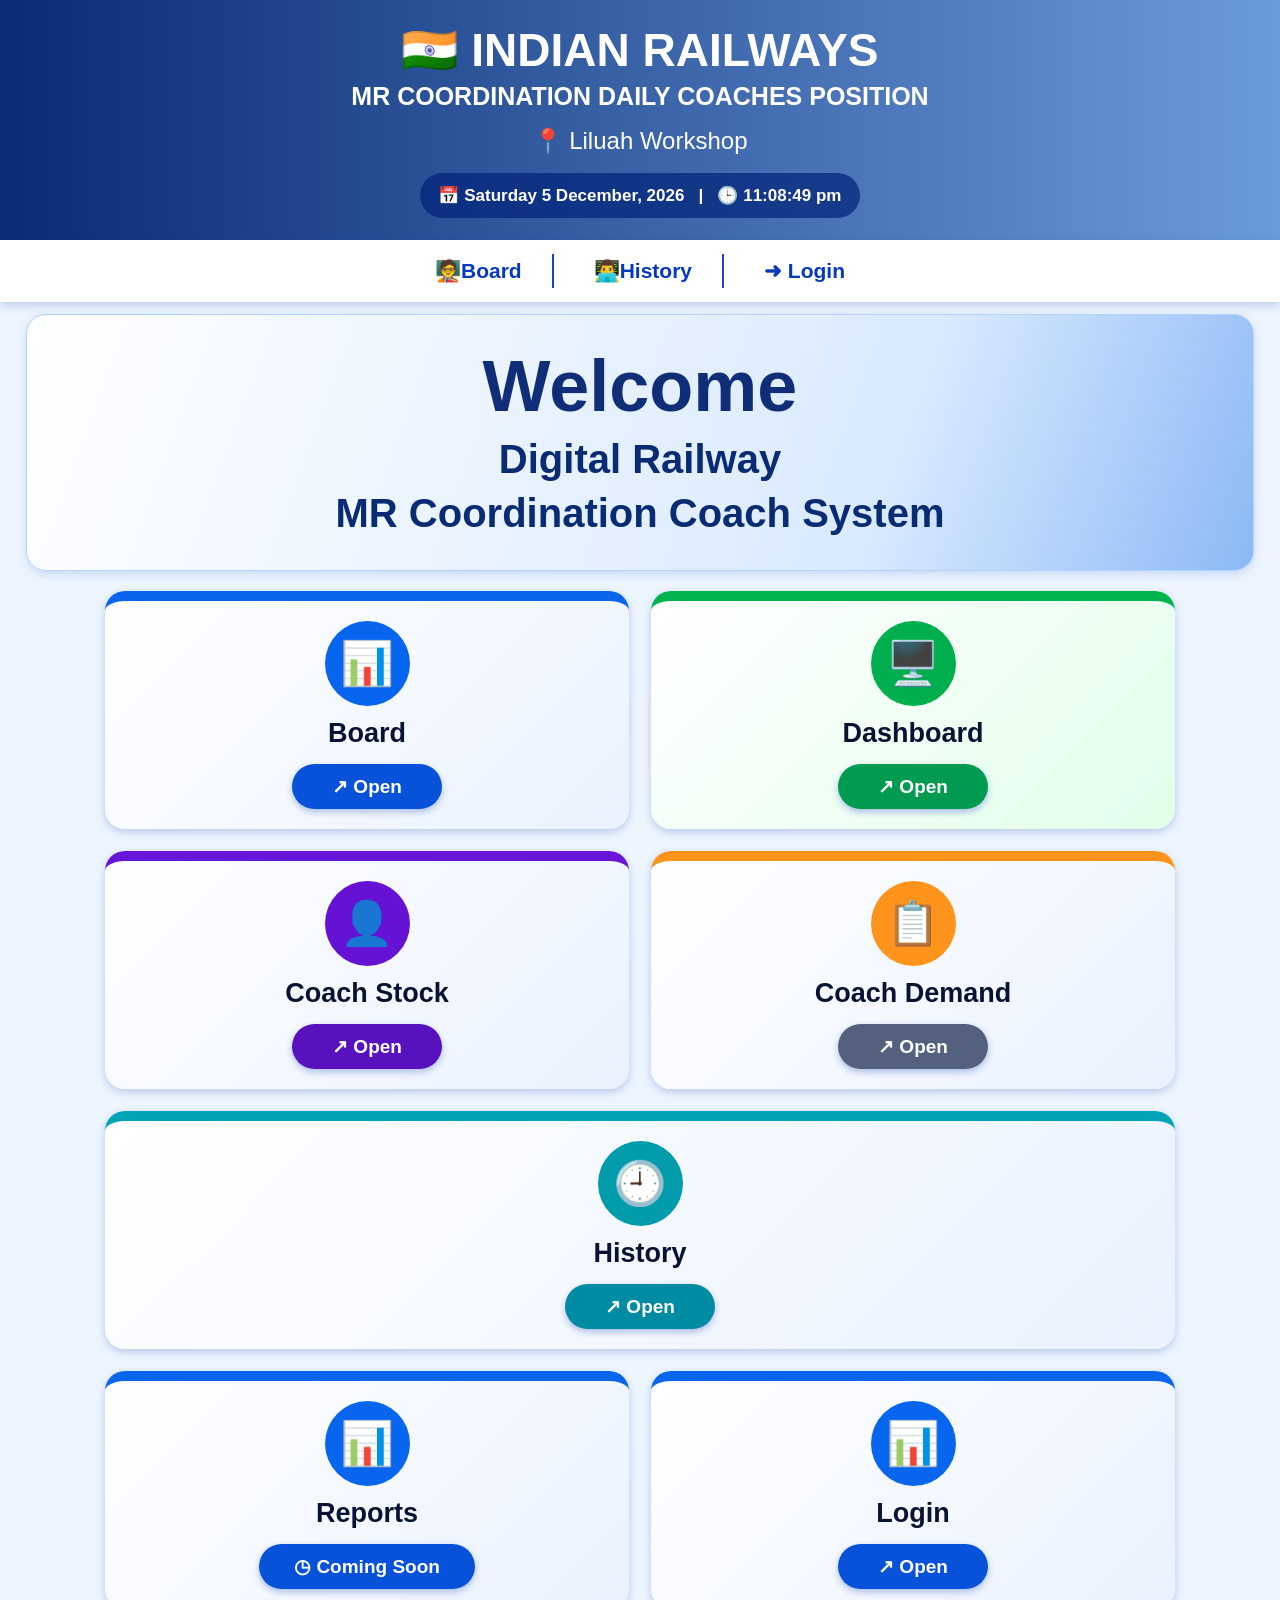
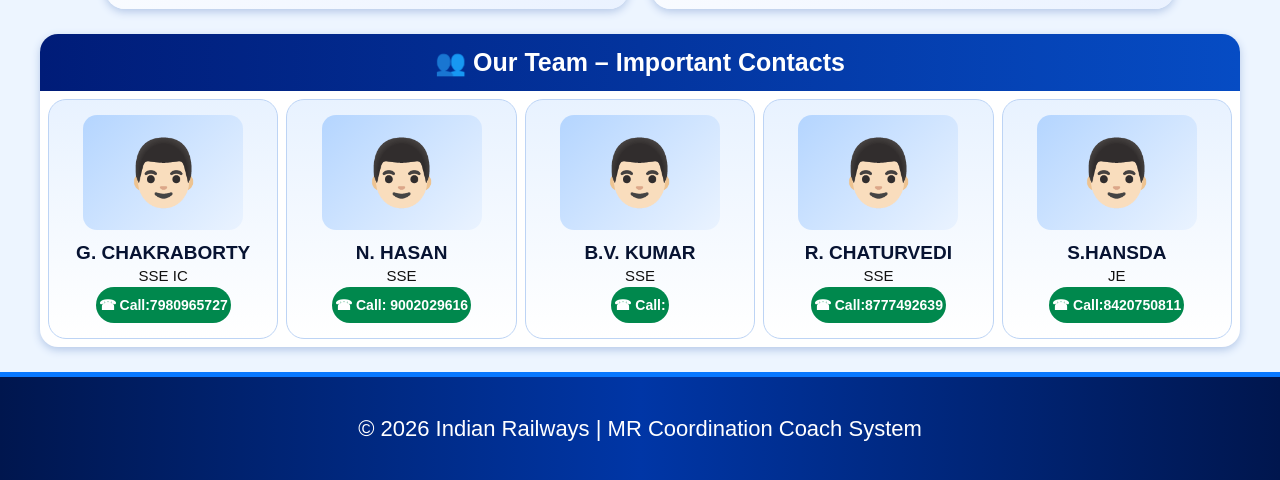
==== commit 56dd6a13: "Update index.html" ====
--- a/index.html
+++ b/index.html
@@ -937,7 +937,7 @@
 
     <h3>Coach Stock</h3>
 
-    <p>Daily Coach Stock Details</p>
+    
 
     <a href="coach-stock.html">
         <button>↗ Open</button>
@@ -946,6 +946,19 @@
 </div>
 <div class="card">
 
+        <h3>Coach Demand</h3>
+
+       
+
+        <a href="coach-demand.html">
+
+            <button>↗ Open</button>
+
+        </a>
+
+    </div>
+<div class="card">
+
         <h3>History</h3>
 
        
